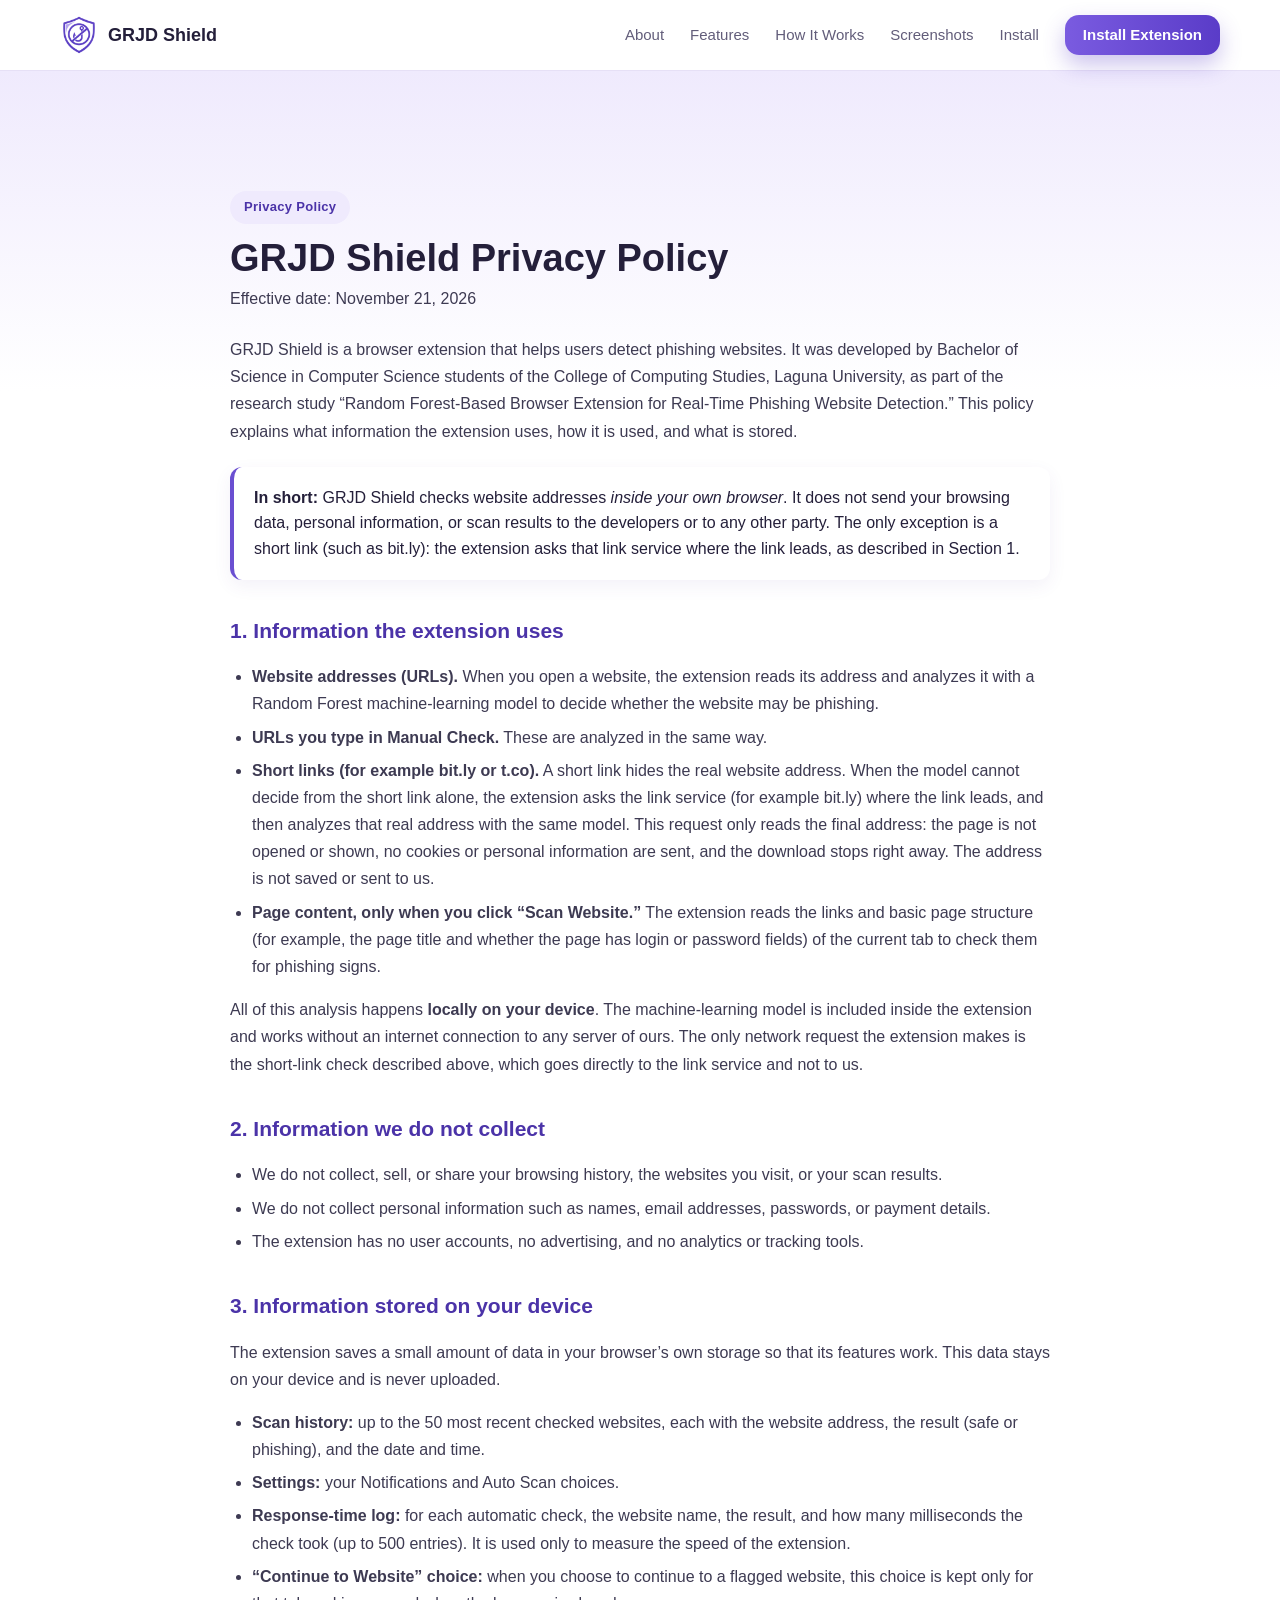
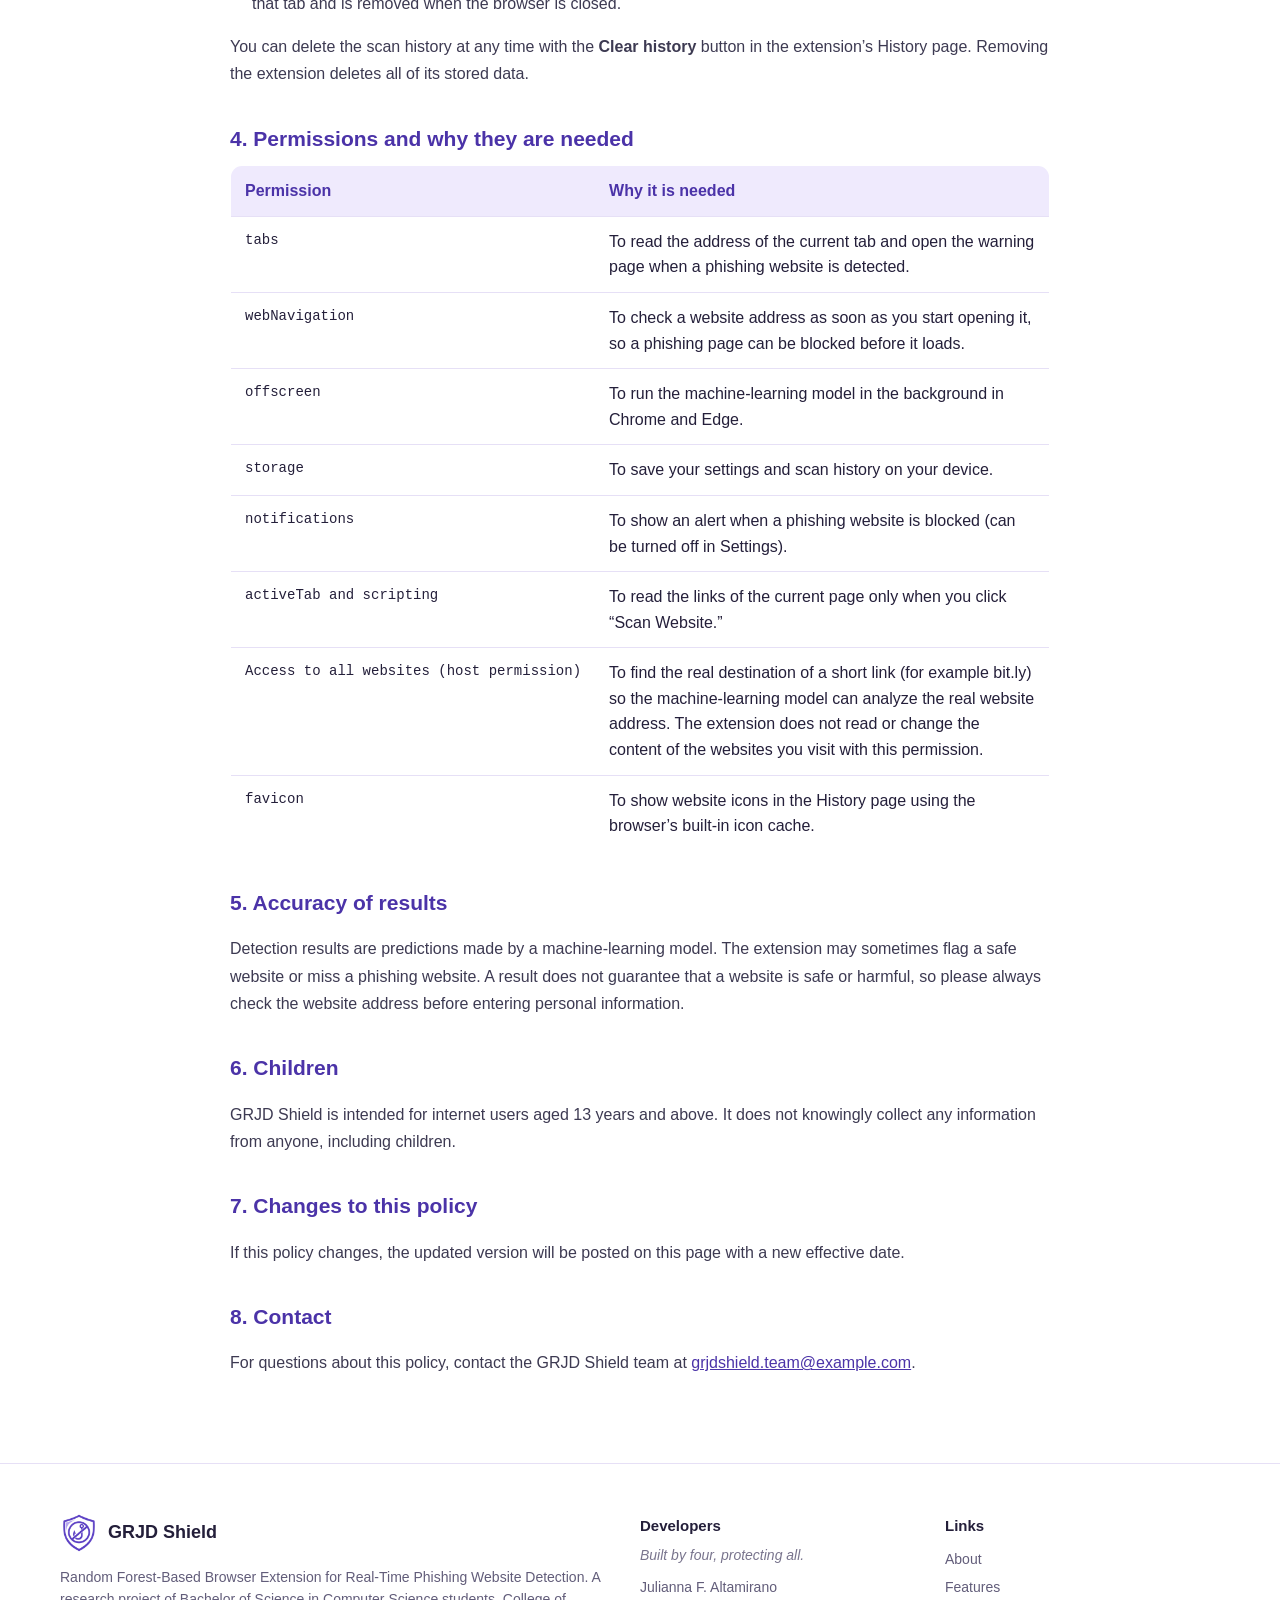
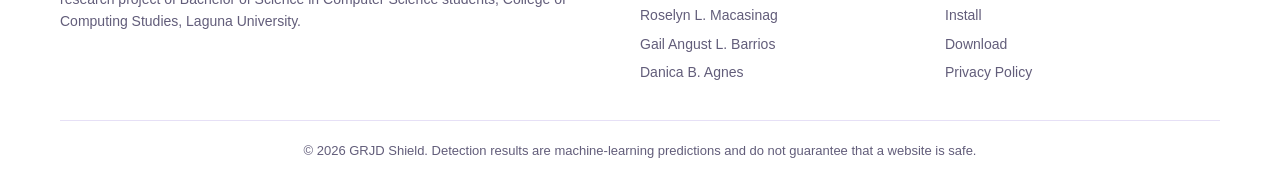
==== privacy.html @ a2343151 "Add files via upload" ====
<!DOCTYPE html>
<html lang="en">
<head>
    <meta charset="UTF-8">
    <meta name="viewport" content="width=device-width, initial-scale=1.0">
    <title>Privacy Policy | GRJD Shield</title>
    <meta name="description" content="GRJD Shield is a free Chrome extension that uses a Random Forest model to detect and block phishing websites in real time, before the page loads.">
    <link rel="icon" href="images/icon.png">
    <link rel="stylesheet" href="style.css">
</head>
<body>

    <!-- ================= SVG ICONS ================= -->
    <svg width="0" height="0" style="position:absolute" aria-hidden="true">
        <defs>
            <linearGradient id="gShield" x1="0" y1="0" x2="1" y2="1">
                <stop offset="0" stop-color="#8a6be0"/>
                <stop offset="1" stop-color="#5b3fc4"/>
            </linearGradient>
        </defs>
        <symbol id="i-logo" viewBox="0 0 64 72"><path d="M32 2 60 12v22c0 18-12 31-28 36C16 65 4 52 4 34V12Z" fill="url(#gShield)"/><path d="M32 9 53 17v17c0 14-9 24-21 29Z" fill="#fff" opacity=".14"/><rect x="21" y="32" width="22" height="18" rx="3.5" fill="#fff"/><path d="M25 32v-5a7 7 0 0 1 14 0v5" fill="none" stroke="#fff" stroke-width="3.6"/><circle cx="32" cy="40" r="2.6" fill="#5b3fc4"/><path d="M32 41v4.5" stroke="#5b3fc4" stroke-width="2.4" stroke-linecap="round"/></symbol>
        <symbol id="i-bolt" viewBox="0 0 24 24"><path d="M13 2 4 14h7l-1 8 9-12h-7Z" fill="none" stroke="currentColor" stroke-width="2" stroke-linejoin="round"/></symbol>
        <symbol id="i-tree" viewBox="0 0 24 24"><path d="M12 3 6 11h3l-4 6h14l-4-6h3Zm0 14v4" fill="none" stroke="currentColor" stroke-width="2" stroke-linejoin="round" stroke-linecap="round"/></symbol>
        <symbol id="i-scan" viewBox="0 0 24 24"><path d="M4 8V5a1 1 0 0 1 1-1h3M16 4h3a1 1 0 0 1 1 1v3M20 16v3a1 1 0 0 1-1 1h-3M8 20H5a1 1 0 0 1-1-1v-3M7 12h10" fill="none" stroke="currentColor" stroke-width="2" stroke-linecap="round"/></symbol>
        <symbol id="i-hand" viewBox="0 0 24 24"><path d="M9 11V5.5a1.5 1.5 0 0 1 3 0V11m0-1.5a1.5 1.5 0 0 1 3 0V12m0-1a1.5 1.5 0 0 1 3 0v4.5A5.5 5.5 0 0 1 12.5 21h-1a5.5 5.5 0 0 1-4.6-2.5L4.4 14.6a1.5 1.5 0 0 1 2.4-1.8L9 15" fill="none" stroke="currentColor" stroke-width="1.8" stroke-linecap="round" stroke-linejoin="round"/></symbol>
        <symbol id="i-clock" viewBox="0 0 24 24"><circle cx="12" cy="12" r="9" fill="none" stroke="currentColor" stroke-width="2"/><path d="M12 7v5l3 2" fill="none" stroke="currentColor" stroke-width="2" stroke-linecap="round"/></symbol>
        <symbol id="i-lock" viewBox="0 0 24 24"><rect x="5" y="11" width="14" height="10" rx="2" fill="none" stroke="currentColor" stroke-width="2"/><path d="M8 11V8a4 4 0 0 1 8 0v3" fill="none" stroke="currentColor" stroke-width="2"/></symbol>
        <symbol id="i-check" viewBox="0 0 24 24"><circle cx="12" cy="12" r="10" fill="currentColor"/><path d="m7.5 12.3 3 3 6-6.3" fill="none" stroke="#fff" stroke-width="2.4" stroke-linecap="round" stroke-linejoin="round"/></symbol>
        <symbol id="i-alert" viewBox="0 0 24 24"><path d="M12 2.8 22.5 21H1.5Z" fill="currentColor"/><path d="M12 9.5v5M12 17.6v.1" stroke="#fff" stroke-width="2.4" stroke-linecap="round"/></symbol>
        <symbol id="i-download" viewBox="0 0 24 24"><path d="M12 4v11m0 0-4-4m4 4 4-4M5 20h14" fill="none" stroke="currentColor" stroke-width="2.2" stroke-linecap="round" stroke-linejoin="round"/></symbol>
        <symbol id="i-chrome" viewBox="0 0 24 24"><circle cx="12" cy="12" r="9" fill="none" stroke="currentColor" stroke-width="2"/><circle cx="12" cy="12" r="3.5" fill="none" stroke="currentColor" stroke-width="2"/><path d="M12 8.5h8M9 13.8 5 7M15 13.8l-4 7" stroke="currentColor" stroke-width="2"/></symbol>
        <symbol id="i-menu" viewBox="0 0 24 24"><path d="M4 7h16M4 12h16M4 17h16" stroke="currentColor" stroke-width="2.2" stroke-linecap="round"/></symbol>
    </svg>

    <!-- ================= NAVIGATION ================= -->
    <header class="nav">
        <div class="wrap nav-inner">
            <a href="index.html#top" class="brand">
                <img class="brand-logo" src="images/logo.png" alt="GRJD Shield logo">
                <span>GRJD Shield</span>
            </a>
            <button class="menu-btn" id="menuBtn" type="button" aria-label="Open menu" aria-expanded="false">
                <svg><use href="#i-menu"/></svg>
            </button>
            <nav class="links" id="navLinks">
                <a href="index.html#about">About</a>
                <a href="index.html#features">Features</a>
                <a href="index.html#how">How It Works</a>
                <a href="index.html#screenshots">Screenshots</a>
                <a href="index.html#install">Install</a>
                <a href="index.html#download" class="btn btn-primary btn-small">Install Extension</a>
            </nav>
        </div>
    </header>

    <main class="policy-page" id="top">
        <div class="wrap policy">
            <span class="pill">Privacy Policy</span>
            <h1>GRJD Shield Privacy Policy</h1>
            <p class="policy-date">Effective date: November 21, 2026</p>

            <p>GRJD Shield is a browser extension that helps users detect phishing websites. It was developed by Bachelor of Science in Computer Science students of the College of Computing Studies, Laguna University, as part of the research study &ldquo;Random Forest-Based Browser Extension for Real-Time Phishing Website Detection.&rdquo; This policy explains what information the extension uses, how it is used, and what is stored.</p>

            <div class="policy-highlight">
                <strong>In short:</strong> GRJD Shield checks website addresses <em>inside your own browser</em>. It does not send your browsing data, personal information, or scan results to the developers or to any other party. The only exception is a short link (such as bit.ly): the extension asks that link service where the link leads, as described in Section 1.
            </div>

            <h2>1. Information the extension uses</h2>
            <ul>
                <li><strong>Website addresses (URLs).</strong> When you open a website, the extension reads its address and analyzes it with a Random Forest machine-learning model to decide whether the website may be phishing.</li>
                <li><strong>URLs you type in Manual Check.</strong> These are analyzed in the same way.</li>
                <li><strong>Short links (for example bit.ly or t.co).</strong> A short link hides the real website address. When the model cannot decide from the short link alone, the extension asks the link service (for example bit.ly) where the link leads, and then analyzes that real address with the same model. This request only reads the final address: the page is not opened or shown, no cookies or personal information are sent, and the download stops right away. The address is not saved or sent to us.</li>
                <li><strong>Page content, only when you click &ldquo;Scan Website.&rdquo;</strong> The extension reads the links and basic page structure (for example, the page title and whether the page has login or password fields) of the current tab to check them for phishing signs.</li>
            </ul>
            <p>All of this analysis happens <strong>locally on your device</strong>. The machine-learning model is included inside the extension and works without an internet connection to any server of ours. The only network request the extension makes is the short-link check described above, which goes directly to the link service and not to us.</p>

            <h2>2. Information we do not collect</h2>
            <ul>
                <li>We do not collect, sell, or share your browsing history, the websites you visit, or your scan results.</li>
                <li>We do not collect personal information such as names, email addresses, passwords, or payment details.</li>
                <li>The extension has no user accounts, no advertising, and no analytics or tracking tools.</li>
            </ul>

            <h2>3. Information stored on your device</h2>
            <p>The extension saves a small amount of data in your browser&rsquo;s own storage so that its features work. This data stays on your device and is never uploaded.</p>
            <ul>
                <li><strong>Scan history:</strong> up to the 50 most recent checked websites, each with the website address, the result (safe or phishing), and the date and time.</li>
                <li><strong>Settings:</strong> your Notifications and Auto Scan choices.</li>
                <li><strong>Response-time log:</strong> for each automatic check, the website name, the result, and how many milliseconds the check took (up to 500 entries). It is used only to measure the speed of the extension.</li>
                <li><strong>&ldquo;Continue to Website&rdquo; choice:</strong> when you choose to continue to a flagged website, this choice is kept only for that tab and is removed when the browser is closed.</li>
            </ul>
            <p>You can delete the scan history at any time with the <strong>Clear history</strong> button in the extension&rsquo;s History page. Removing the extension deletes all of its stored data.</p>

            <h2>4. Permissions and why they are needed</h2>
            <table class="policy-table">
                <thead><tr><th>Permission</th><th>Why it is needed</th></tr></thead>
                <tbody>
                    <tr><td>tabs</td><td>To read the address of the current tab and open the warning page when a phishing website is detected.</td></tr>
                    <tr><td>webNavigation</td><td>To check a website address as soon as you start opening it, so a phishing page can be blocked before it loads.</td></tr>
                    <tr><td>offscreen</td><td>To run the machine-learning model in the background in Chrome and Edge.</td></tr>
                    <tr><td>storage</td><td>To save your settings and scan history on your device.</td></tr>
                    <tr><td>notifications</td><td>To show an alert when a phishing website is blocked (can be turned off in Settings).</td></tr>
                    <tr><td>activeTab and scripting</td><td>To read the links of the current page only when you click &ldquo;Scan Website.&rdquo;</td></tr>
                    <tr><td>Access to all websites (host permission)</td><td>To find the real destination of a short link (for example bit.ly) so the machine-learning model can analyze the real website address. The extension does not read or change the content of the websites you visit with this permission.</td></tr>
                    <tr><td>favicon</td><td>To show website icons in the History page using the browser&rsquo;s built-in icon cache.</td></tr>
                </tbody>
            </table>

            <h2>5. Accuracy of results</h2>
            <p>Detection results are predictions made by a machine-learning model. The extension may sometimes flag a safe website or miss a phishing website. A result does not guarantee that a website is safe or harmful, so please always check the website address before entering personal information.</p>

            <h2>6. Children</h2>
            <p>GRJD Shield is intended for internet users aged 13 years and above. It does not knowingly collect any information from anyone, including children.</p>

            <h2>7. Changes to this policy</h2>
            <p>If this policy changes, the updated version will be posted on this page with a new effective date.</p>

            <h2>8. Contact</h2>
            <!-- PALITAN: ilagay ang email ng grupo -->
            <p>For questions about this policy, contact the GRJD Shield team at <a href="mailto:grjdshield.team@gmail.com">grjdshield.team@example.com</a>.</p>
        </div>
    </main>

    <footer class="footer">
        <div class="wrap footer-inner">
            <div class="footer-brand">
                <a href="index.html#top" class="brand">
                    <img class="brand-logo" src="images/logo.png" alt="GRJD Shield logo">
                    <span>GRJD Shield</span>
                </a>
                <p>
                    Random Forest-Based Browser Extension for Real-Time Phishing Website Detection.
                    A research project of Bachelor of Science in Computer Science students,
                    College of Computing Studies, Laguna University.
                </p>
            </div>
            <div>
                <h4>Developers</h4>
                <p class="footer-tag">Built by four, protecting all.</p>
                <ul>
                    <li>Julianna F. Altamirano</li>
                    <li>Roselyn L. Macasinag</li>
                    <li>Gail Angust L. Barrios</li>
                    <li>Danica B. Agnes</li>
                </ul>
            </div>
            <div>
                <h4>Links</h4>
                <ul>
                    <li><a href="index.html#about">About</a></li>
                    <li><a href="index.html#features">Features</a></li>
                    <li><a href="index.html#install">Install</a></li>
                    <li><a href="index.html#download">Download</a></li>
                    <li><a href="privacy.html">Privacy Policy</a></li>
                </ul>
            </div>
        </div>
        <p class="copyright">&copy; <span id="year">2026</span> GRJD Shield. Detection results are machine-learning predictions and do not guarantee that a website is safe.</p>
    </footer>

    <script src="script.js"></script>
</body>
</html>
---- style.css ----
/* =====================================================
   PHISHING WEBSITE DETECTOR - LANDING PAGE
   Same colors as the Chrome extension
   ===================================================== */

:root {
    --purple: #6a4fd1;
    --purple-dark: #4b33a8;
    --purple-soft: #efeafd;
    --green: #2e9a5f;
    --red: #e0464f;
    --ink: #241f3a;
    --muted: #625d7a;
    --line: #e6e0f6;
    --bg: #faf8ff;
    --radius: 18px;
}

* {
    box-sizing: border-box;
}

html {
    scroll-behavior: smooth;
    scroll-padding-top: 80px;
}

body {
    margin: 0;
    font-family: "Segoe UI", Arial, Helvetica, sans-serif;
    color: var(--ink);
    background: var(--bg);
    line-height: 1.6;
}

img {
    max-width: 100%;
    display: block;
}

svg {
    width: 20px;
    height: 20px;
    flex: none;
}

a {
    color: var(--purple-dark);
}

.wrap {
    width: min(1160px, 100% - 40px);
    margin: 0 auto;
}

/* ---------- buttons ---------- */
.btn {
    display: inline-flex;
    align-items: center;
    justify-content: center;
    gap: 10px;
    min-height: 50px;
    padding: 12px 24px;
    border-radius: 14px;
    font-size: 16px;
    font-weight: 700;
    text-decoration: none;
    transition: transform 0.15s ease, box-shadow 0.15s ease, background 0.15s ease;
}

.btn:hover {
    transform: translateY(-2px);
}

.btn-primary {
    background: linear-gradient(90deg, #7a5be0, #5a3cc8);
    color: #fff;
    box-shadow: 0 10px 22px rgba(90, 60, 200, 0.3);
}

.btn-outline {
    background: #fff;
    color: var(--purple-dark);
    border: 2px solid #b9a8ee;
}

.btn-light {
    background: #fff;
    color: var(--ink);
}

.btn-small {
    min-height: 40px;
    padding: 8px 18px;
    font-size: 14px;
    color: #fff !important;
}

.btn.is-disabled {
    opacity: 0.6;
    cursor: not-allowed;
    transform: none;
}

.btn:focus-visible,
a:focus-visible,
button:focus-visible {
    outline: 3px solid #b9a8ee;
    outline-offset: 3px;
}

/* ---------- navigation ---------- */
.nav {
    position: sticky;
    top: 0;
    z-index: 20;
    background: rgba(255, 255, 255, 0.92);
    backdrop-filter: blur(8px);
    border-bottom: 1px solid var(--line);
}

.nav-inner {
    display: flex;
    align-items: center;
    gap: 20px;
    min-height: 70px;
}

.brand {
    display: flex;
    align-items: center;
    gap: 10px;
    margin-right: auto;
    color: var(--ink);
    font-size: 18px;
    font-weight: 800;
    text-decoration: none;
}

.brand-logo {
    width: 38px;
    height: 38px;
    object-fit: contain;
}

.links {
    display: flex;
    align-items: center;
    gap: 26px;
}

.links a {
    color: var(--muted);
    font-size: 15px;
    text-decoration: none;
}

.links a:hover {
    color: var(--purple-dark);
}

.menu-btn {
    display: none;
    width: 42px;
    height: 42px;
    padding: 0;
    place-items: center;
    border: 1px solid var(--line);
    border-radius: 12px;
    background: #fff;
    color: var(--ink);
    cursor: pointer;
}

.menu-btn svg {
    width: 24px;
    height: 24px;
}

/* ---------- hero ---------- */
.hero {
    padding: 70px 0 60px;
    background:
        radial-gradient(circle at 85% 15%, rgba(150, 120, 240, 0.28), transparent 45%),
        radial-gradient(circle at 5% 90%, rgba(150, 120, 240, 0.12), transparent 40%);
}

.hero-inner {
    display: grid;
    grid-template-columns: 1.1fr 0.9fr;
    gap: 40px;
    align-items: center;
}

.pill,
.eyebrow {
    display: inline-block;
    padding: 6px 14px;
    border-radius: 999px;
    background: var(--purple-soft);
    color: var(--purple-dark);
    font-size: 13px;
    font-weight: 700;
    letter-spacing: 0.3px;
}

h1 {
    margin: 18px 0 16px;
    font-size: clamp(36px, 5vw, 56px);
    line-height: 1.08;
}

h1 span {
    color: var(--purple);
}

.lead {
    max-width: 560px;
    margin: 0;
    color: var(--muted);
    font-size: 19px;
}

.hero-buttons {
    display: flex;
    flex-wrap: wrap;
    gap: 12px;
    margin: 28px 0 22px;
}

.hero-points {
    display: flex;
    flex-wrap: wrap;
    gap: 18px;
    margin: 0;
    padding: 0;
    list-style: none;
    color: var(--muted);
    font-size: 14px;
}

.hero-points li {
    display: flex;
    align-items: center;
    gap: 6px;
}

.hero-points svg {
    color: var(--green);
    width: 18px;
    height: 18px;
}

.hero-visual {
    position: relative;
    height: 560px;
}

.shot {
    position: absolute;
    width: 300px;
    border-radius: 22px;
    box-shadow: 0 30px 60px rgba(70, 40, 170, 0.25);
}

.shot-front {
    right: 20%;
    top: 0;
    z-index: 2;
}

.shot-back {
    right: 0;
    top: 60px;
    transform: rotate(6deg);
    opacity: 0.95;
}

/* ---------- sections ---------- */
.section {
    padding: 80px 0;
}

.section-tint {
    background: #f3effe;
}

.section-head {
    max-width: 680px;
    margin: 0 auto 40px;
    text-align: center;
}

.section-head h2 {
    margin: 12px 0 0;
    font-size: clamp(28px, 3.5vw, 38px);
    line-height: 1.2;
}

.sub {
    margin: 10px 0 0;
    color: var(--muted);
}

.card {
    background: #fff;
    border: 1px solid var(--line);
    border-radius: var(--radius);
    padding: 26px;
    box-shadow: 0 8px 24px rgba(80, 60, 160, 0.06);
}

.card h3 {
    margin: 0 0 10px;
    font-size: 20px;
}

.card p {
    margin: 0 0 10px;
    color: var(--muted);
}

/* ---------- about ---------- */
.about-grid {
    display: grid;
    grid-template-columns: 1fr 1fr;
    gap: 22px;
}

.check-list {
    margin: 0;
    padding: 0;
    list-style: none;
}

.check-list li {
    display: flex;
    gap: 10px;
    margin-bottom: 10px;
    color: var(--muted);
}

.check-list svg {
    margin-top: 3px;
    color: var(--green);
}

.stats {
    display: grid;
    grid-template-columns: repeat(4, 1fr);
    gap: 16px;
    margin-top: 28px;
}

.stat {
    padding: 22px;
    border-radius: var(--radius);
    background: linear-gradient(135deg, #7a5be0, #5a3cc8);
    color: #fff;
    text-align: center;
}

.stat strong {
    display: block;
    font-size: 34px;
    line-height: 1.2;
}

.stat span {
    font-size: 14px;
    opacity: 0.88;
}

/* ---------- features ---------- */
.feature-grid {
    display: grid;
    grid-template-columns: repeat(3, 1fr);
    gap: 20px;
}

.feature-icon {
    display: grid;
    place-items: center;
    width: 48px;
    height: 48px;
    margin-bottom: 14px;
    border-radius: 14px;
    background: var(--purple-soft);
    color: var(--purple-dark);
}

.feature-icon svg {
    width: 24px;
    height: 24px;
}

/* ---------- how it works ---------- */
.steps {
    display: grid;
    grid-template-columns: repeat(4, 1fr);
    gap: 18px;
    margin: 0;
    padding: 0;
    list-style: none;
}

.step {
    text-align: center;
}

.step-num {
    display: grid;
    place-items: center;
    width: 46px;
    height: 46px;
    margin: 0 auto 14px;
    border-radius: 14px;
    background: linear-gradient(135deg, #7a5be0, #5a3cc8);
    color: #fff;
    font-size: 20px;
    font-weight: 800;
}

.step h3 {
    font-size: 18px;
}

/* ---------- screenshots ---------- */
.gallery {
    display: grid;
    grid-template-columns: repeat(6, 1fr);
    gap: 16px;
}

.gallery figure,
.wide-shot {
    margin: 0;
    text-align: center;
}

.gallery img,
.wide-shot img {
    border-radius: 16px;
    box-shadow: 0 12px 26px rgba(70, 40, 170, 0.16);
    cursor: zoom-in;
    transition: transform 0.15s ease;
}

.gallery img:hover,
.wide-shot img:hover {
    transform: translateY(-4px);
}

figcaption {
    margin-top: 10px;
    color: var(--muted);
    font-size: 14px;
    font-weight: 600;
}

.wide-shot {
    max-width: 900px;
    margin: 40px auto 0;
}

/* ---------- install ---------- */
.install-grid {
    display: grid;
    grid-template-columns: 1fr 1fr;
    gap: 22px;
}

.num-list {
    margin: 0;
    padding-left: 22px;
    color: var(--muted);
}

.num-list li {
    margin-bottom: 10px;
    padding-left: 4px;
}

.num-list strong {
    color: var(--ink);
}

code {
    padding: 2px 7px;
    border-radius: 6px;
    background: var(--purple-soft);
    color: var(--purple-dark);
    font-size: 14px;
}

.note {
    margin-top: 16px !important;
    padding: 12px 14px;
    border-radius: 12px;
    background: var(--purple-soft);
    color: var(--purple-dark) !important;
    font-size: 14px;
}

/* ---------- download ---------- */
.download {
    padding: 0 0 80px;
}

.download-inner {
    display: flex;
    align-items: center;
    justify-content: space-between;
    gap: 24px;
    padding: 46px;
    border-radius: 26px;
    background: var(--ink);
    color: #fff;
}

.download h2 {
    margin: 0;
    font-size: 30px;
}

.download p {
    margin: 6px 0 0;
    opacity: 0.75;
}

.download-buttons {
    display: flex;
    flex-wrap: wrap;
    gap: 12px;
}

/* ---------- footer ---------- */
.footer {
    padding: 50px 0 24px;
    background: #fff;
    border-top: 1px solid var(--line);
}

.footer-inner {
    display: grid;
    grid-template-columns: 2fr 1fr 1fr;
    gap: 30px;
}

.footer p {
    color: var(--muted);
    font-size: 14px;
}

.footer h4 {
    margin: 0 0 10px;
    font-size: 15px;
}

.footer ul {
    margin: 0;
    padding: 0;
    list-style: none;
    color: var(--muted);
    font-size: 14px;
}

.footer li {
    margin-bottom: 6px;
}

.footer ul a {
    color: var(--muted);
    text-decoration: none;
}

.copyright {
    width: min(1160px, 100% - 40px);
    margin: 30px auto 0;
    padding-top: 20px;
    border-top: 1px solid var(--line);
    text-align: center;
    font-size: 13px !important;
}

/* ---------- screenshot viewer ---------- */
.lightbox {
    position: fixed;
    inset: 0;
    z-index: 50;
    display: grid;
    place-items: center;
    padding: 30px;
    background: rgba(20, 16, 40, 0.85);
}

.lightbox[hidden] {
    display: none;
}

.lightbox img {
    max-height: 90vh;
    border-radius: 16px;
}

.lightbox-close {
    position: absolute;
    top: 18px;
    right: 22px;
    width: 44px;
    height: 44px;
    border: none;
    border-radius: 12px;
    background: #fff;
    color: var(--ink);
    font-size: 28px;
    line-height: 1;
    cursor: pointer;
}

/* ---------- responsive ---------- */
@media (max-width: 1000px) {
    .gallery { grid-template-columns: repeat(3, 1fr); }
    .feature-grid { grid-template-columns: repeat(2, 1fr); }
    .steps,
    .stats { grid-template-columns: repeat(2, 1fr); }
}

@media (max-width: 820px) {
    .menu-btn { display: grid; }

    .links {
        position: absolute;
        top: 70px;
        left: 0;
        right: 0;
        display: none;
        flex-direction: column;
        align-items: stretch;
        gap: 4px;
        padding: 12px 20px 18px;
        background: #fff;
        border-bottom: 1px solid var(--line);
    }

    .links.open { display: flex; }
    .links a { padding: 10px 0; }

    .hero-inner,
    .about-grid,
    .install-grid,
    .footer-inner { grid-template-columns: 1fr; }

    .hero { padding-top: 40px; }
    .hero-visual { height: 470px; }
    .shot { width: 250px; }
    .shot-front { right: auto; left: 0; }

    .download-inner {
        flex-direction: column;
        align-items: flex-start;
        padding: 32px;
    }
}

@media (max-width: 520px) {
    .gallery { grid-template-columns: repeat(2, 1fr); }
    .feature-grid,
    .steps { grid-template-columns: 1fr; }
    .hero-visual { height: 400px; }
    .shot { width: 210px; }
    .brand span { font-size: 15px; }
}

@media (prefers-reduced-motion: reduce) {
    html { scroll-behavior: auto; }
    .btn, .gallery img, .wide-shot img { transition: none; }
}

/* ===== GRJD name block ===== */
.name-block {
    display: grid;
    grid-template-columns: 180px 1fr;
    gap: 34px;
    align-items: center;
    margin-top: 34px;
    padding: 30px;
    background: #fff;
    border: 1px solid var(--line);
    border-radius: var(--radius);
    box-shadow: 0 8px 24px rgba(80, 60, 160, 0.06);
}
.name-logo { width: 180px; height: 180px; object-fit: contain; }
.name-text h3 { margin: 0 0 6px; font-size: 22px; }
.name-text > p { margin: 0 0 18px; color: var(--muted); }
.letters { display: grid; grid-template-columns: repeat(4, 1fr); gap: 14px; }
.letter {
    display: flex; flex-direction: column; gap: 4px;
    padding: 16px; border-radius: 14px; background: var(--purple-soft);
}
.letter strong { font-size: 34px; line-height: 1; color: var(--purple); }
.letter span { font-weight: 700; }
.letter small { color: var(--muted); font-size: 13px; line-height: 1.4; }
.name-tag { margin: 18px 0 0; font-style: italic; font-weight: 600; color: var(--purple-dark); font-size: 18px; }
.footer-tag { margin: -4px 0 10px; font-style: italic; opacity: .85; }
@media (max-width: 860px) {
    .name-block { grid-template-columns: 1fr; justify-items: center; text-align: center; }
    .name-logo { width: 130px; height: 130px; }
    .letters { grid-template-columns: 1fr 1fr; width: 100%; text-align: left; }
}

/* ===== Privacy policy page ===== */
.policy-page { padding: 120px 0 70px; background: linear-gradient(180deg, var(--purple-soft), #fff 320px); }
.policy { max-width: 820px; }
.policy h1 { font-size: 38px; margin: 14px 0 6px; }
.policy-date { color: var(--muted); margin: 0 0 24px; }
.policy h2 { font-size: 21px; margin: 34px 0 10px; color: var(--purple-dark); }
.policy p, .policy li { line-height: 1.7; color: #3d3a52; }
.policy ul { padding-left: 22px; }
.policy li { margin-bottom: 6px; }
.policy-highlight { margin: 22px 0; padding: 18px 20px; border-left: 4px solid var(--purple); background: #fff; border-radius: 12px; box-shadow: 0 6px 18px rgba(80,60,160,.07); line-height: 1.6; }
.policy-table { width: 100%; border-collapse: collapse; background: #fff; border-radius: 12px; overflow: hidden; border: 1px solid var(--line); }
.policy-table th, .policy-table td { text-align: left; padding: 12px 14px; border-bottom: 1px solid var(--line); vertical-align: top; }
.policy-table th { background: var(--purple-soft); color: var(--purple-dark); }
.policy-table td:first-child { font-family: ui-monospace, Consolas, monospace; white-space: nowrap; font-size: 14px; }
@media (max-width: 640px) { .policy h1 { font-size: 30px; } .policy-table td:first-child { white-space: normal; } }

.install-sub { margin: 18px 0 6px; font-size: 15px; }
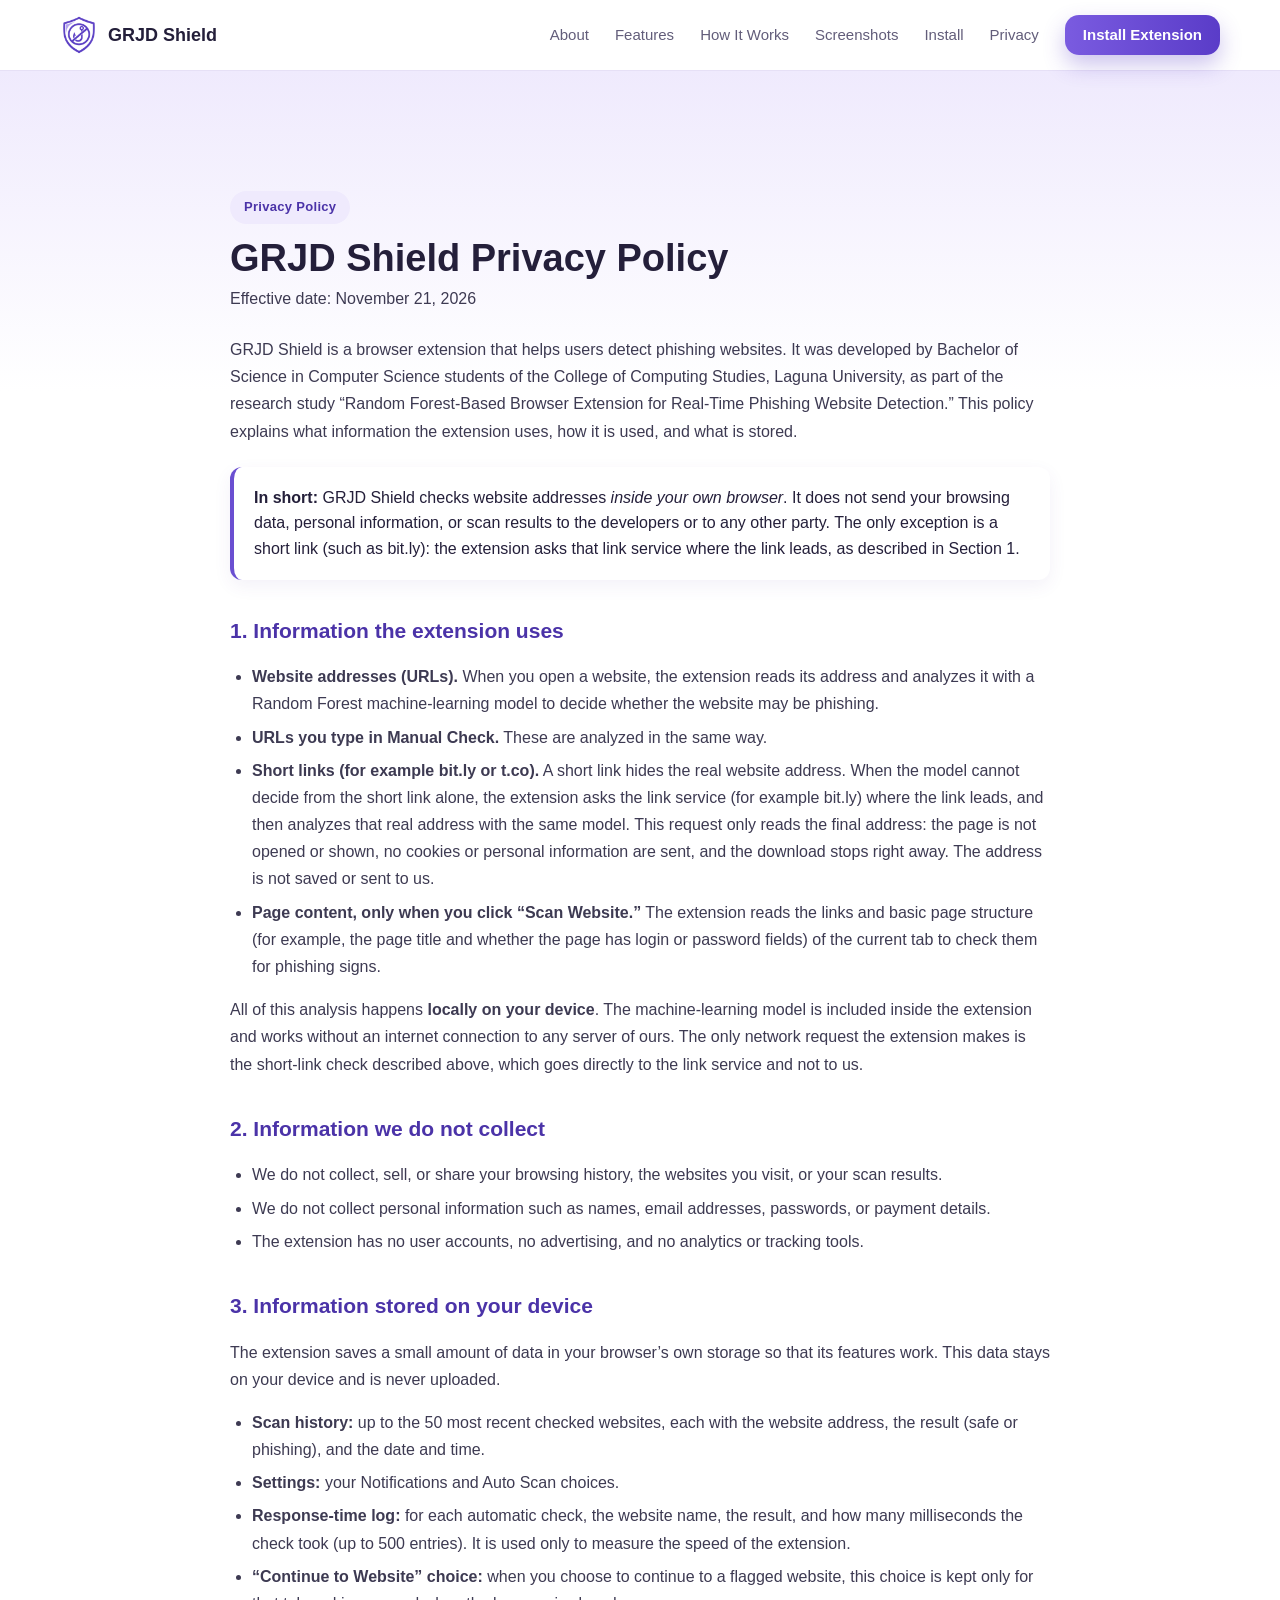
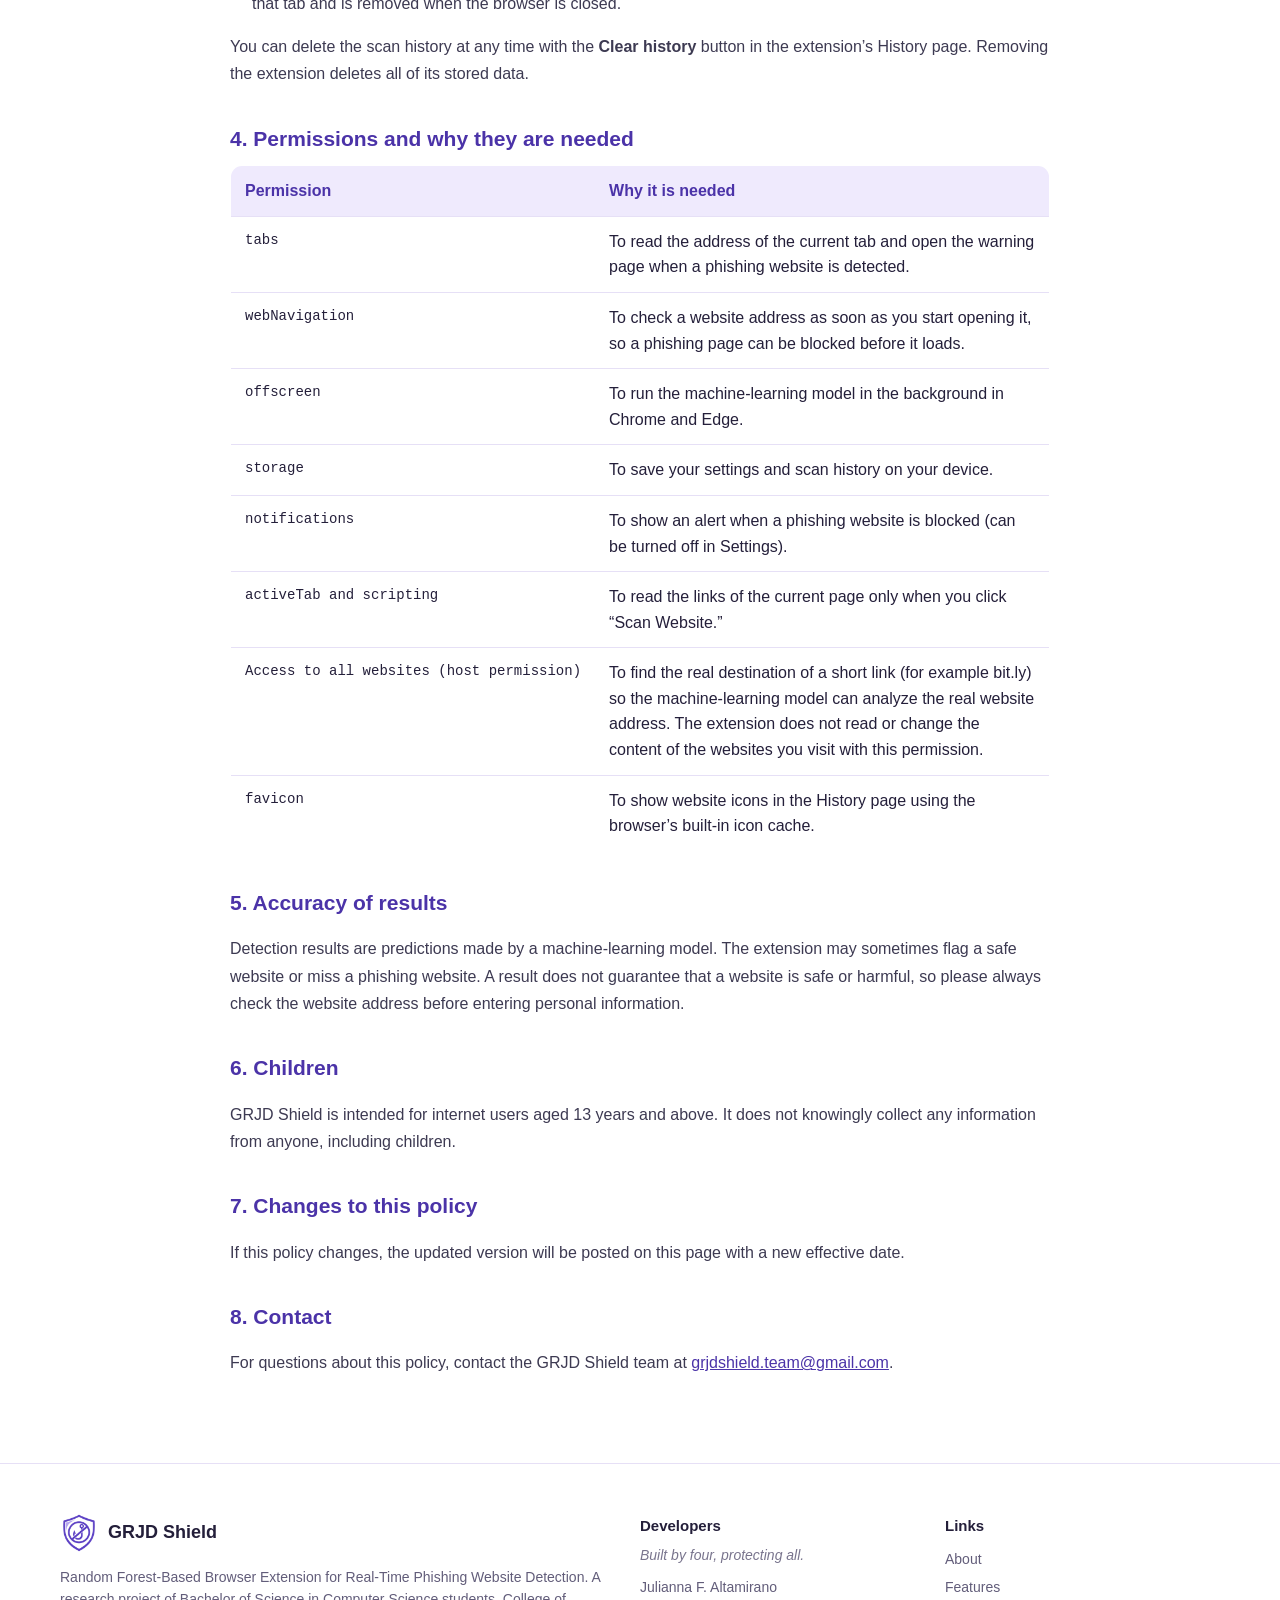
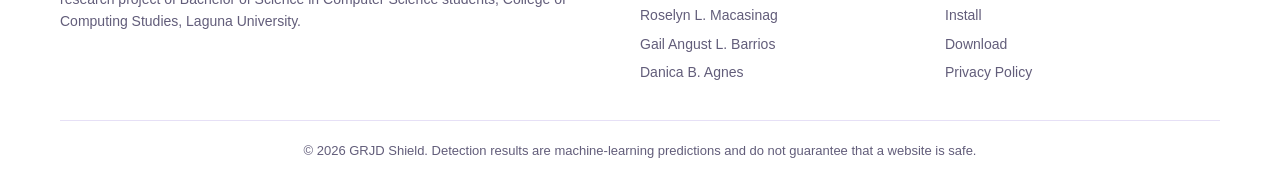
==== commit f8785c2b: "Add files via upload" ====
--- a/privacy.html
+++ b/privacy.html
@@ -48,6 +48,7 @@
                 <a href="index.html#how">How It Works</a>
                 <a href="index.html#screenshots">Screenshots</a>
                 <a href="index.html#install">Install</a>
+                <a href="privacy.html">Privacy</a>
                 <a href="index.html#download" class="btn btn-primary btn-small">Install Extension</a>
             </nav>
         </div>
@@ -116,8 +117,7 @@
             <p>If this policy changes, the updated version will be posted on this page with a new effective date.</p>
 
             <h2>8. Contact</h2>
-            <!-- PALITAN: ilagay ang email ng grupo -->
-            <p>For questions about this policy, contact the GRJD Shield team at <a href="mailto:grjdshield.team@gmail.com">grjdshield.team@example.com</a>.</p>
+            <p>For questions about this policy, contact the GRJD Shield team at <a href="mailto:grjdshield.team@gmail.com">grjdshield.team@gmail.com</a>.</p>
         </div>
     </main>
 
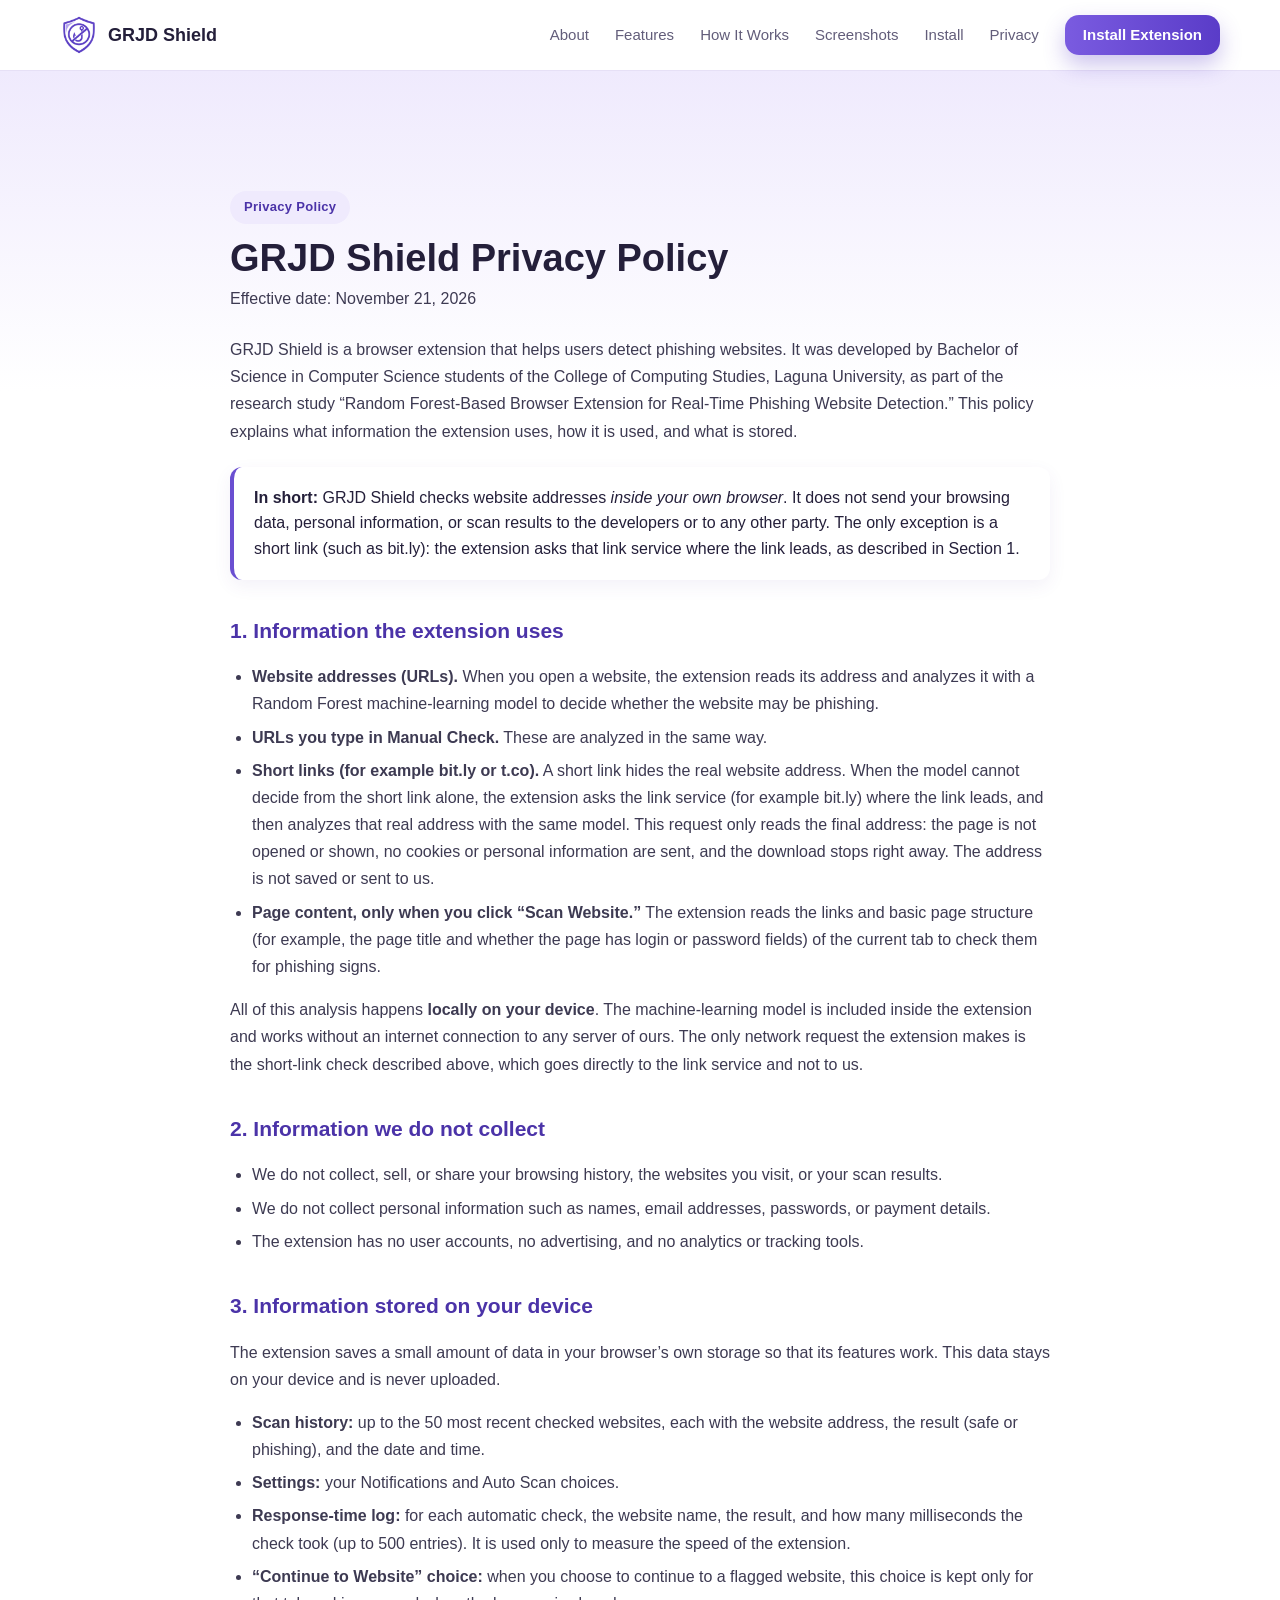
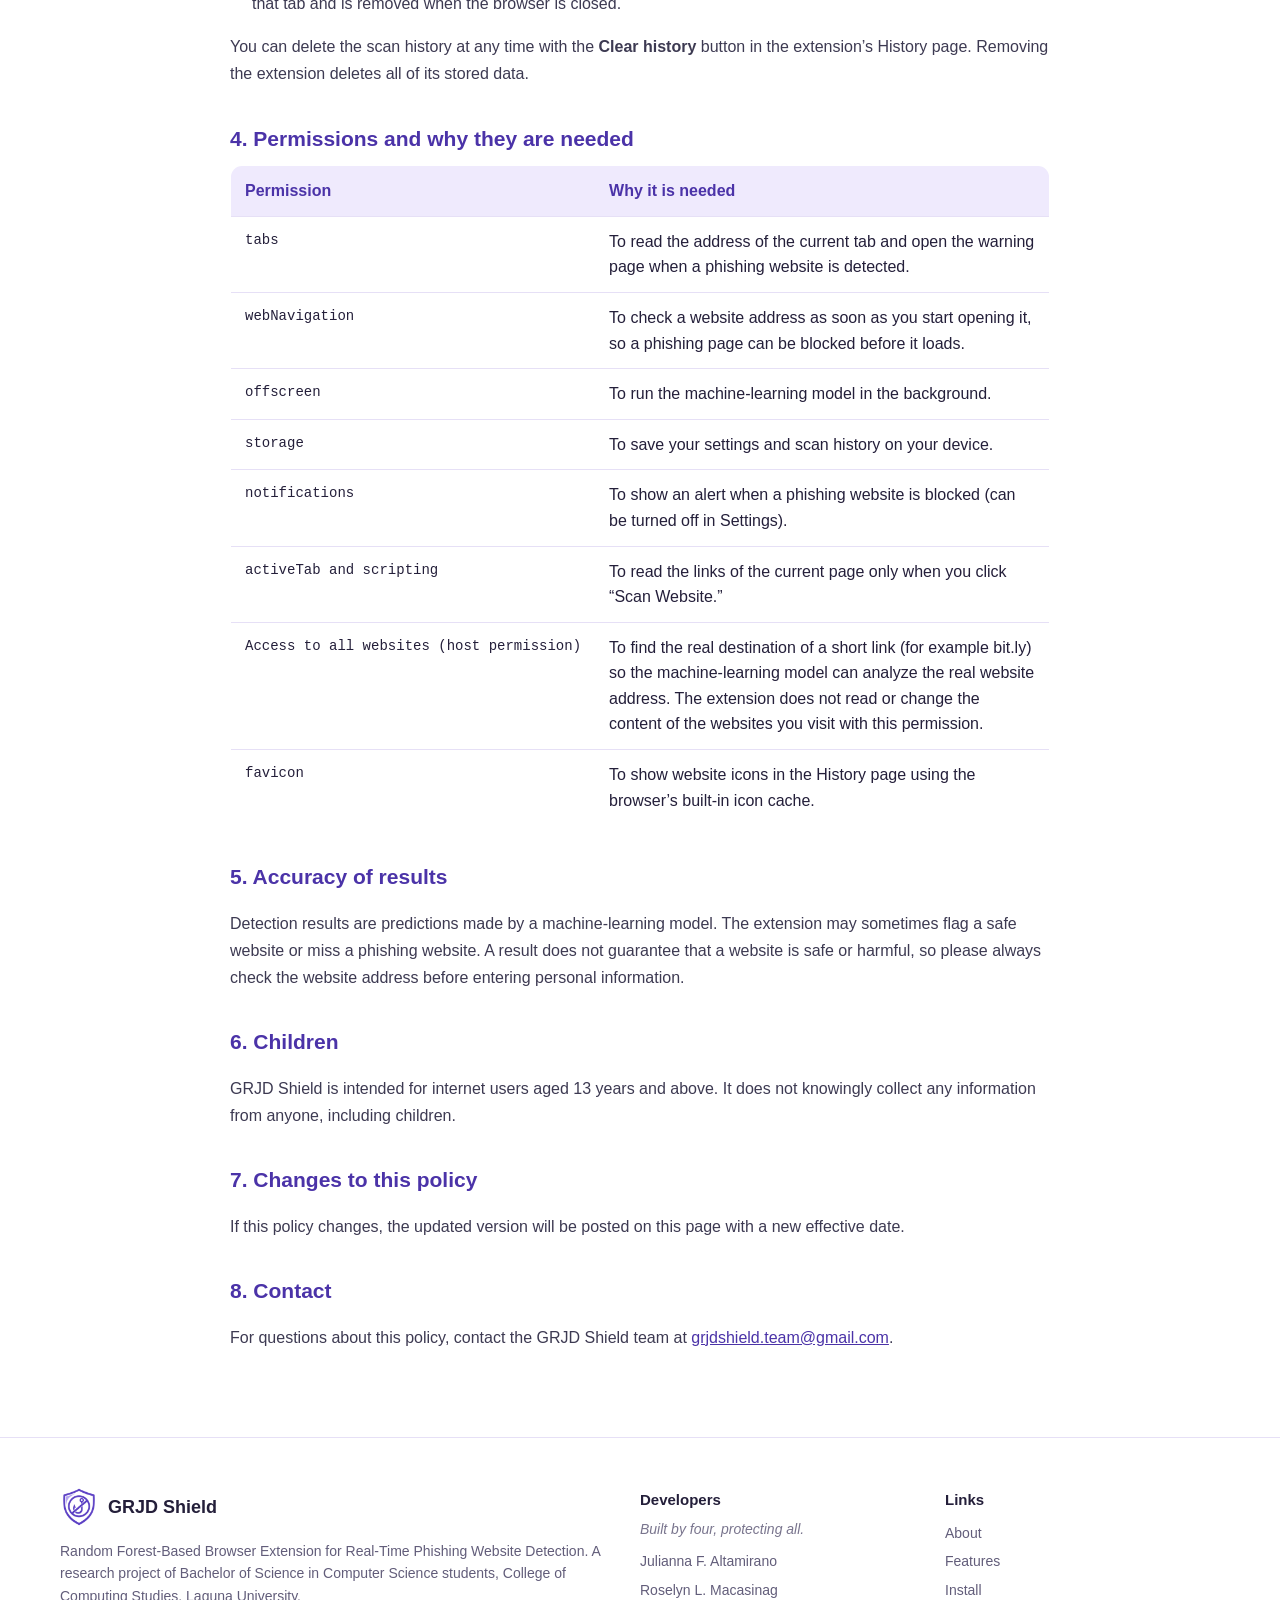
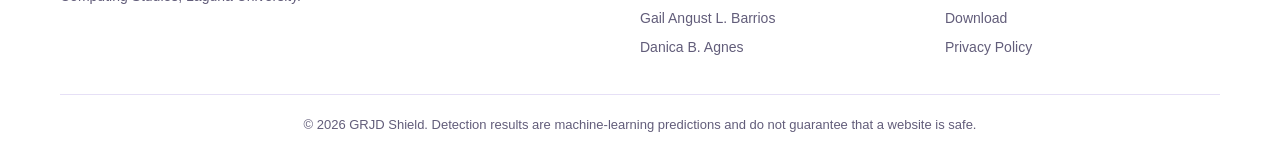
==== commit 5c30e9d4: "Add files via upload" ====
--- a/privacy.html
+++ b/privacy.html
@@ -98,7 +98,7 @@
                 <tbody>
                     <tr><td>tabs</td><td>To read the address of the current tab and open the warning page when a phishing website is detected.</td></tr>
                     <tr><td>webNavigation</td><td>To check a website address as soon as you start opening it, so a phishing page can be blocked before it loads.</td></tr>
-                    <tr><td>offscreen</td><td>To run the machine-learning model in the background in Chrome and Edge.</td></tr>
+                    <tr><td>offscreen</td><td>To run the machine-learning model in the background.</td></tr>
                     <tr><td>storage</td><td>To save your settings and scan history on your device.</td></tr>
                     <tr><td>notifications</td><td>To show an alert when a phishing website is blocked (can be turned off in Settings).</td></tr>
                     <tr><td>activeTab and scripting</td><td>To read the links of the current page only when you click &ldquo;Scan Website.&rdquo;</td></tr>
--- a/style.css
+++ b/style.css
@@ -726,3 +726,13 @@
 @media (max-width: 640px) { .policy h1 { font-size: 30px; } .policy-table td:first-child { white-space: normal; } }
 
 .install-sub { margin: 18px 0 6px; font-size: 15px; }
+
+.install-hint {
+    margin: 8px 0 4px;
+    padding: 10px 12px;
+    border-radius: 10px;
+    background: #f6f2ff;
+    color: #5b5480;
+    font-size: 13.5px;
+    line-height: 1.55;
+}
